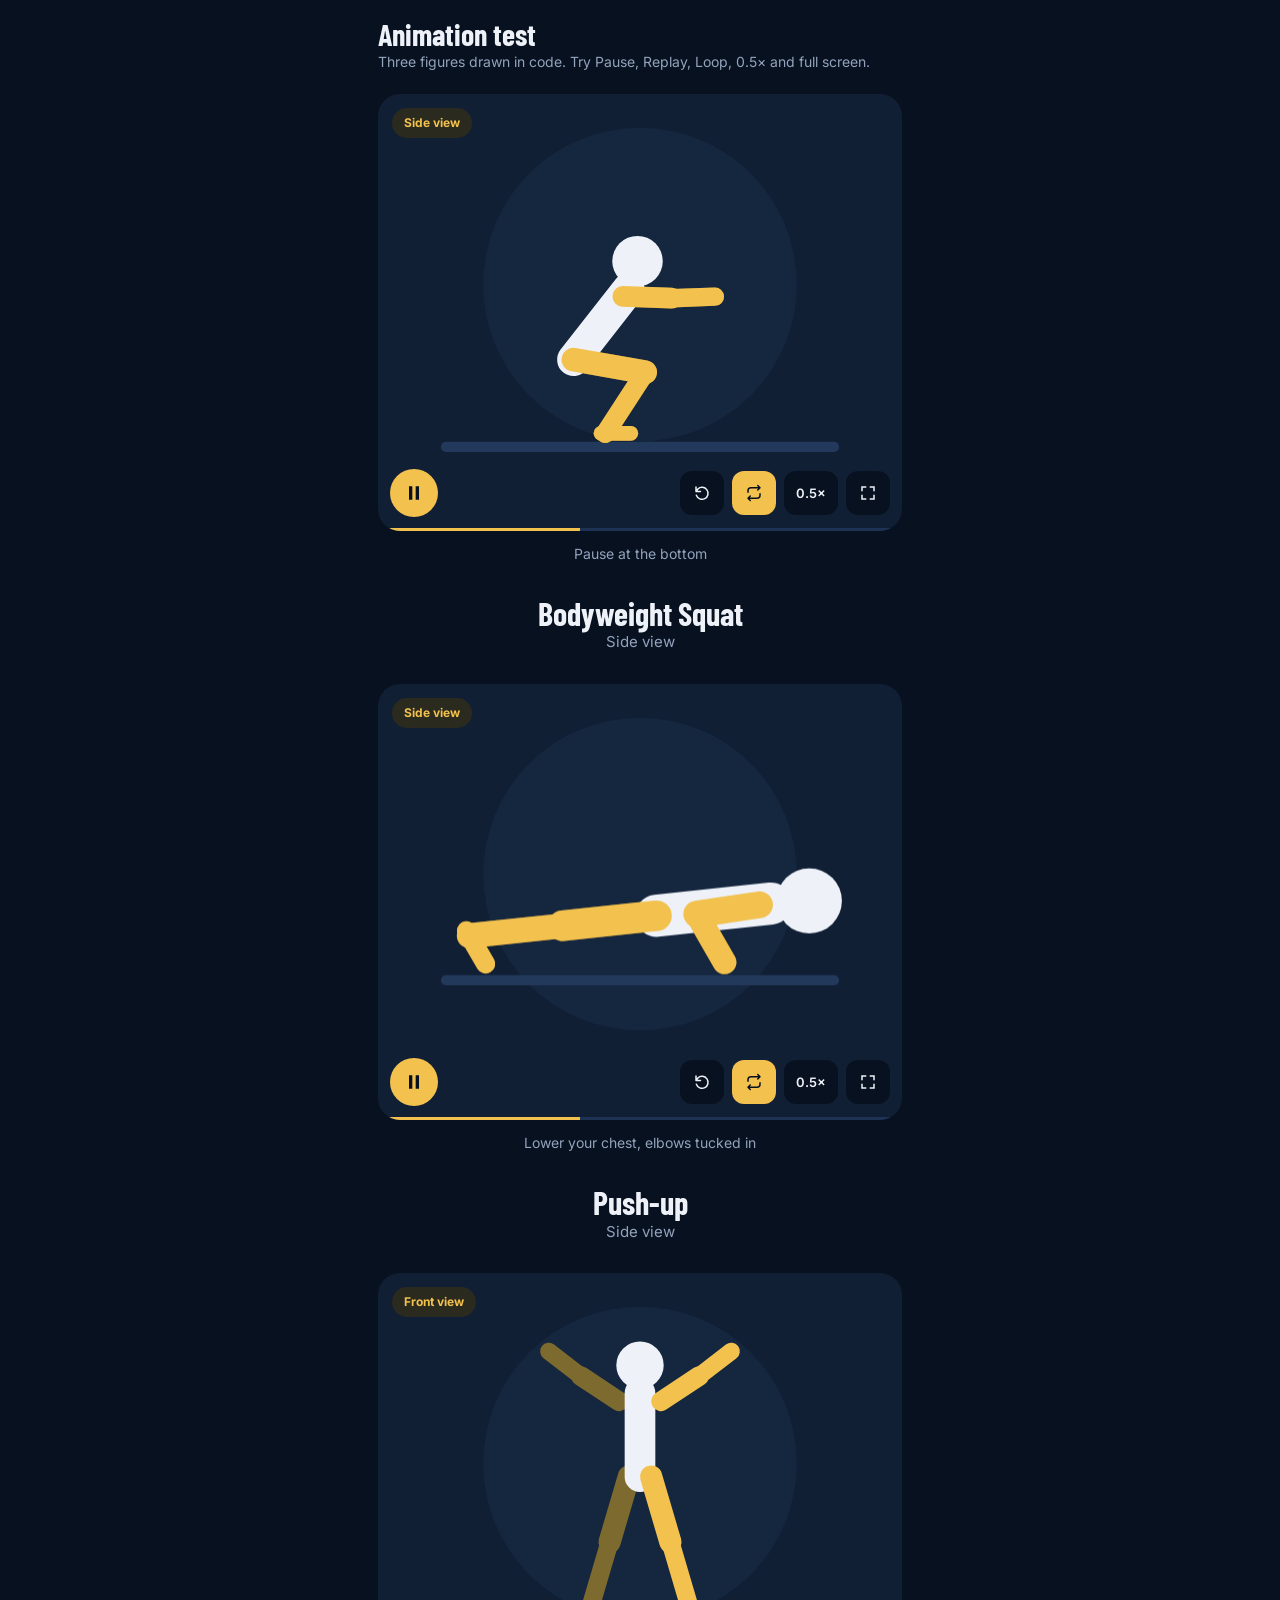
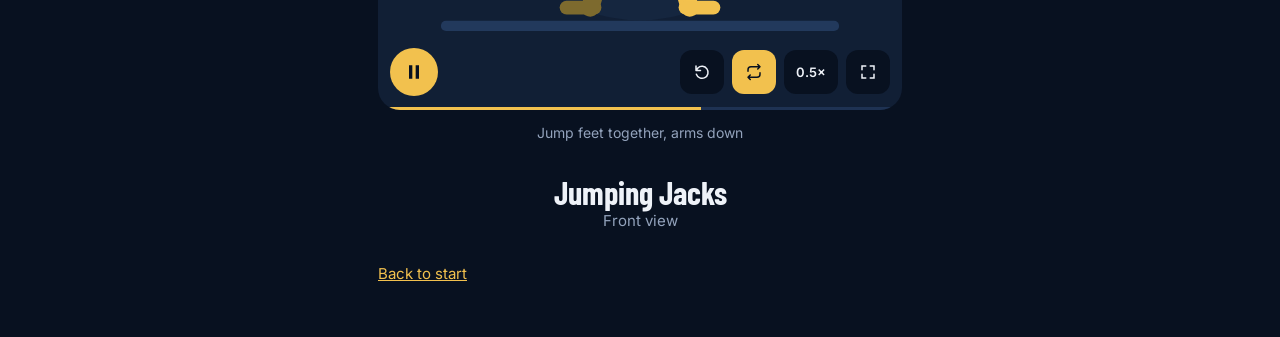
==== test-anim.html @ 63c0c8b8 "Phase 1 step 1: PWA shell, figure animation engine, Night Ops v2 style - Offline app shell (manifest" ====
<!doctype html>
<html lang="en">
<head>
  <meta charset="utf-8">
  <meta name="viewport" content="width=device-width, initial-scale=1, viewport-fit=cover">
  <meta name="theme-color" content="#081120">
  <title>Animation test — MILITARY FIT</title>
  <link rel="icon" href="./icons/icon-192.png">
  <link rel="stylesheet" href="./css/app.css">
</head>
<body>
  <h1>Animation test</h1>
  <p class="muted">Three figures drawn in code. Try Pause, Replay, Loop, 0.5× and full screen.</p>

  <section class="ex" aria-label="Bodyweight squat">
    <div id="squat"></div>
    <h2 class="ex-name">Bodyweight Squat</h2>
    <p class="ex-meta">Side view</p>
  </section>
  <section class="ex" aria-label="Push-up">
    <div id="pushup"></div>
    <h2 class="ex-name">Push-up</h2>
    <p class="ex-meta">Side view</p>
  </section>
  <section class="ex" aria-label="Jumping jacks">
    <div id="jj"></div>
    <h2 class="ex-name">Jumping Jacks</h2>
    <p class="ex-meta">Front view</p>
  </section>
  <p><a href="./index.html">Back to start</a></p>

  <script type="module">
    import { mountAnimation } from './js/anim.js';
    import { squat, pushup, jumpingJack } from './js/data/animations.js';
    window.players = {
      squat: mountAnimation(document.getElementById('squat'), squat),
      pushup: mountAnimation(document.getElementById('pushup'), pushup),
      jj: mountAnimation(document.getElementById('jj'), jumpingJack),
    };
  </script>
</body>
</html>
---- css/app.css ----
/* MILITARY FIT — "Night Ops v2" (see MILITARY-FIT-DESIGN.md). Mobile first, offline fonts. */
@font-face { font-family: 'Barlow Condensed'; font-weight: 600; font-style: normal; font-display: swap;
  src: url('../fonts/barlow-condensed-600.woff2') format('woff2'); }
@font-face { font-family: 'Barlow Condensed'; font-weight: 700; font-style: normal; font-display: swap;
  src: url('../fonts/barlow-condensed-700.woff2') format('woff2'); }
@font-face { font-family: 'Inter'; font-weight: 400 700; font-style: normal; font-display: swap;
  src: url('../fonts/inter-latin-var.woff2') format('woff2'); }

:root {
  --bg: #081120;
  --card: #111F35;
  --card-2: #172A47;
  --nav: #0C182B;
  --line: #1E3253;
  --line-2: #3A5174;
  --gold: #F2C14E;
  --gold-tint: #2B2A1E;
  --gold-text: #E8E1C4;
  --text: #EEF2F8;
  --muted: #93A3BC;
  --ok: #4ADE80; --ok-bg: #10291C; --ok-text: #7BE3A1;
  --danger-bg: #2A1218; --danger-line: #8A2E35; --danger-text: #FF9AA0;
  --water: #4C9BE8;
  --font-head: 'Barlow Condensed', 'Arial Narrow', sans-serif;
  --font-body: 'Inter', system-ui, -apple-system, 'Segoe UI', Roboto, Arial, sans-serif;
}

* { box-sizing: border-box; -webkit-tap-highlight-color: transparent; }
html, body { margin: 0; background: var(--bg); color: var(--text); }
body {
  font-family: var(--font-body); font-size: 15px; line-height: 1.5;
  min-height: 100vh; padding: 18px 18px 40px; max-width: 560px; margin: 0 auto;
}
h1, h2, h3 { font-family: var(--font-head); font-weight: 700; margin: 0; line-height: 1.1; }
h1 { font-size: 30px; }
h2 { font-size: 22px; }
p { margin: 0 0 12px; }
.muted { color: var(--muted); font-size: 14px; }
a { color: var(--gold); }

.card { background: var(--card); border-radius: 22px; padding: 18px; margin: 14px 0; }
.badge {
  display: inline-block; background: var(--gold-tint); color: var(--gold);
  border-radius: 999px; padding: 3px 12px; font-size: 12px; font-weight: 700; margin-bottom: 8px;
}
.badge.muted-badge { background: var(--card-2); color: var(--muted); }
.btn {
  display: inline-flex; align-items: center; justify-content: center;
  min-height: 54px; padding: 0 28px; border-radius: 999px; border: 0;
  background: var(--gold); color: var(--bg); text-decoration: none;
  font-family: var(--font-head); font-size: 22px; font-weight: 700;
}
.btn.outline { background: transparent; color: var(--text); border: 1.5px solid var(--line-2); }

/* ---------- Animation card ---------- */
.anim { margin: 0; }
.anim-stage {
  position: relative; aspect-ratio: 6 / 5; background: var(--card);
  border-radius: 22px; overflow: hidden;
}
.anim-stage canvas { position: absolute; inset: 0; width: 100%; height: 100%; display: block; }
.anim-chip {
  position: absolute; top: 14px; left: 14px; padding: 6px 12px; border-radius: 999px;
  background: var(--gold-tint); color: var(--gold); font-size: 12px; font-weight: 700;
}
.anim-bar { position: absolute; left: 0; right: 0; bottom: 0; height: 3px; background: var(--line); }
.anim-bar-fill { height: 100%; width: 0; background: var(--gold); }
.anim-controls {
  position: absolute; left: 12px; right: 12px; bottom: 14px;
  display: flex; justify-content: space-between; align-items: center; gap: 8px;
}
.anim-controls button {
  border: 0; cursor: pointer; font-family: var(--font-body); color: var(--text);
  display: flex; align-items: center; justify-content: center;
}
.anim-play { width: 48px; height: 48px; border-radius: 50%; background: var(--gold); color: var(--bg) !important; flex: none; }
.anim-tools { display: flex; gap: 8px; }
.anim-tools button { width: 44px; height: 44px; border-radius: 12px; background: var(--bg); }
.anim-tools .anim-slow { width: auto; min-width: 52px; padding: 0 12px; font-size: 13px; font-weight: 600; }
.anim-tools button[aria-pressed="true"] { background: var(--gold); color: var(--bg); }
.anim-tools button[hidden] { display: none; }
.anim-controls button:active { transform: scale(.96); }
.anim-controls button:focus-visible { outline: 2px solid var(--gold); outline-offset: 2px; }
.anim-cue { margin: 12px 4px 0; text-align: center; color: var(--muted); font-size: 14px; min-height: 2.8em; }

.anim:fullscreen, .anim:-webkit-full-screen { display: flex; flex-direction: column; background: var(--bg); padding: 12px; }
.anim:fullscreen .anim-stage, .anim:-webkit-full-screen .anim-stage { flex: 1; aspect-ratio: auto; }

/* ---------- Exercise block on the test page ---------- */
.ex { margin: 22px 0 30px; }
.ex-name { text-align: center; margin-top: 14px; font-size: 32px; }
.ex-meta { text-align: center; color: var(--muted); font-size: 15px; }
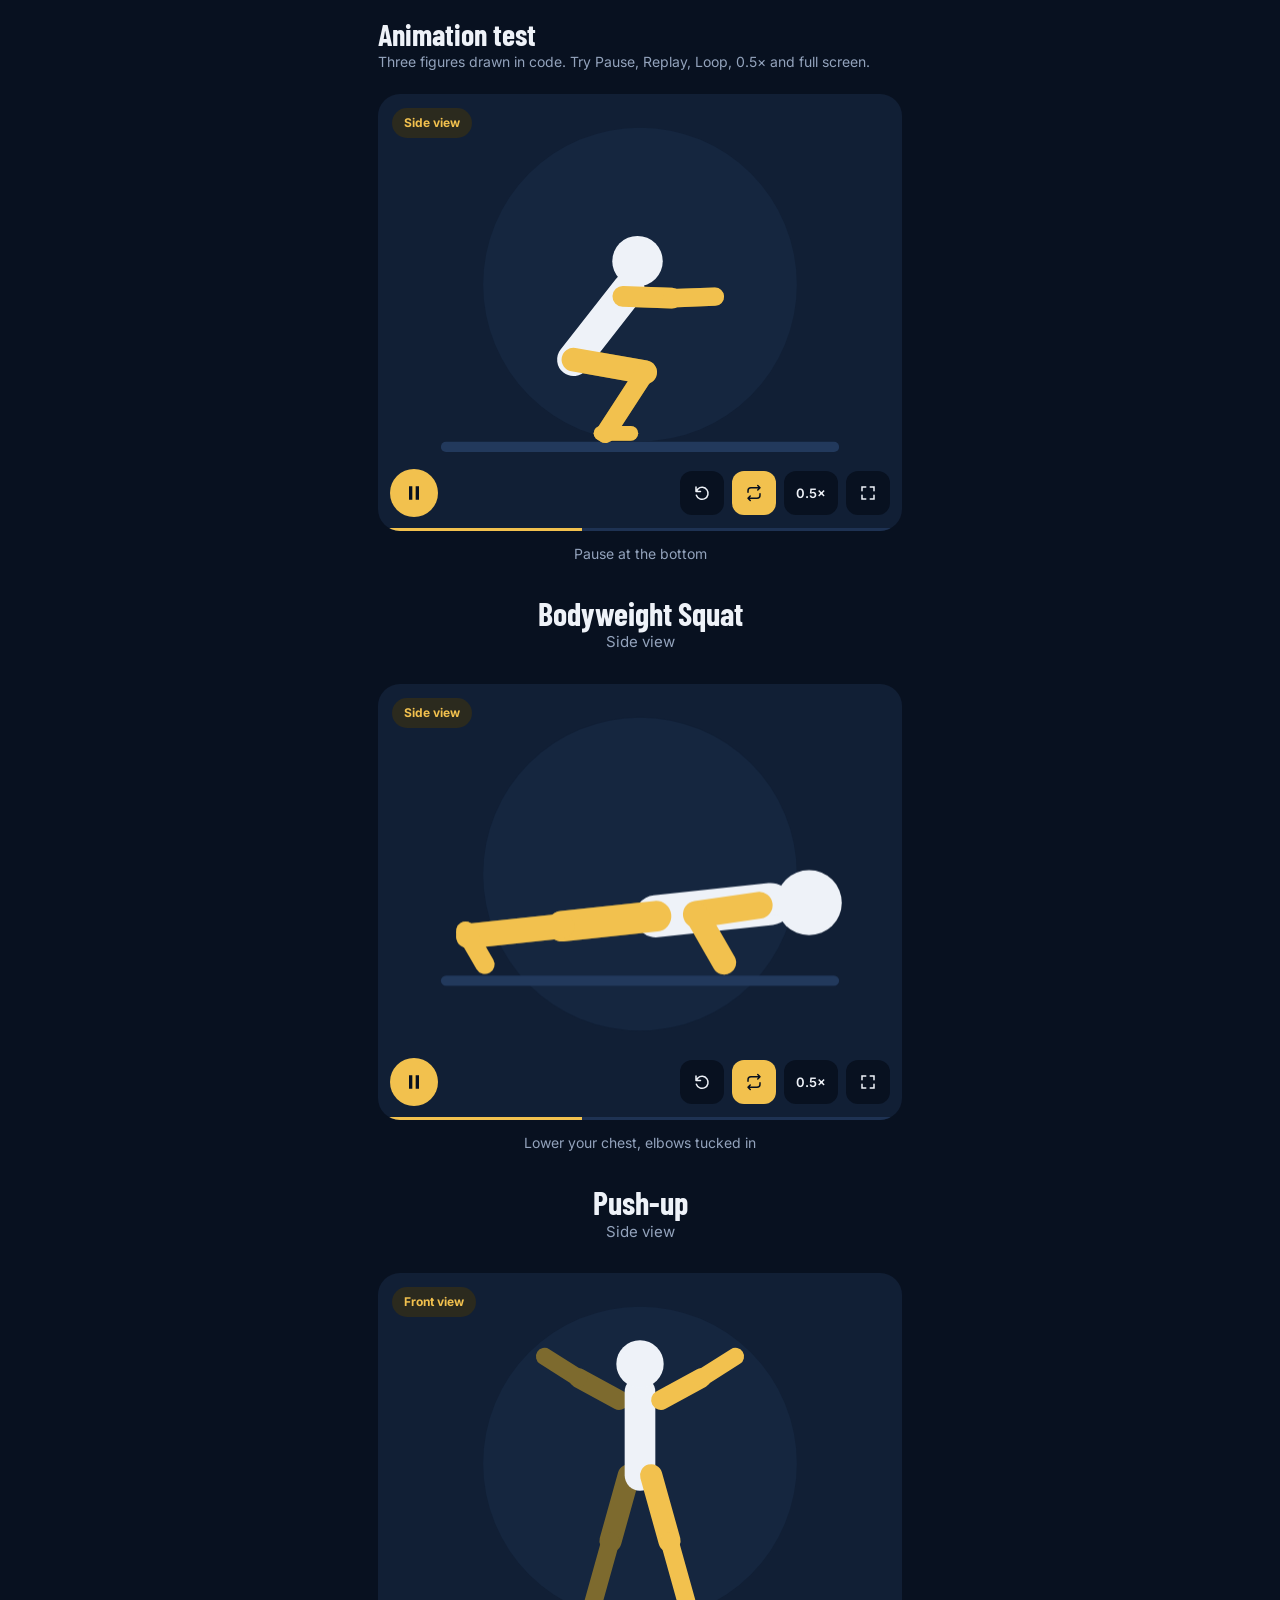
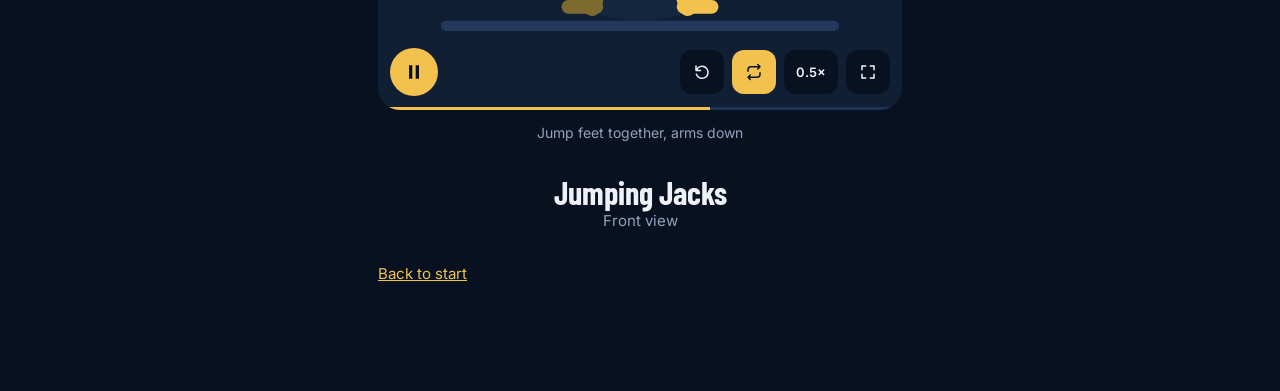
==== commit 1dac2104: "Phase 1 step 2: app shell, 24-exercise library with animations - Hash router and bottom navigation (" ====
--- a/test-anim.html
+++ b/test-anim.html
@@ -12,20 +12,20 @@
   <h1>Animation test</h1>
   <p class="muted">Three figures drawn in code. Try Pause, Replay, Loop, 0.5× and full screen.</p>
 
-  <section class="ex" aria-label="Bodyweight squat">
+  <section class="demo" aria-label="Bodyweight squat">
     <div id="squat"></div>
-    <h2 class="ex-name">Bodyweight Squat</h2>
-    <p class="ex-meta">Side view</p>
+    <h2 class="demo-name">Bodyweight Squat</h2>
+    <p class="demo-meta">Side view</p>
   </section>
-  <section class="ex" aria-label="Push-up">
+  <section class="demo" aria-label="Push-up">
     <div id="pushup"></div>
-    <h2 class="ex-name">Push-up</h2>
-    <p class="ex-meta">Side view</p>
+    <h2 class="demo-name">Push-up</h2>
+    <p class="demo-meta">Side view</p>
   </section>
-  <section class="ex" aria-label="Jumping jacks">
+  <section class="demo" aria-label="Jumping jacks">
     <div id="jj"></div>
-    <h2 class="ex-name">Jumping Jacks</h2>
-    <p class="ex-meta">Front view</p>
+    <h2 class="demo-name">Jumping Jacks</h2>
+    <p class="demo-meta">Front view</p>
   </section>
   <p><a href="./index.html">Back to start</a></p>
 
--- a/css/app.css
+++ b/css/app.css
@@ -86,7 +86,112 @@
 .anim:fullscreen, .anim:-webkit-full-screen { display: flex; flex-direction: column; background: var(--bg); padding: 12px; }
 .anim:fullscreen .anim-stage, .anim:-webkit-full-screen .anim-stage { flex: 1; aspect-ratio: auto; }
 
-/* ---------- Exercise block on the test page ---------- */
-.ex { margin: 22px 0 30px; }
-.ex-name { text-align: center; margin-top: 14px; font-size: 32px; }
-.ex-meta { text-align: center; color: var(--muted); font-size: 15px; }
+/* ---------- Demo block on the test page ---------- */
+.demo { margin: 22px 0 30px; }
+.demo-name { text-align: center; margin-top: 14px; font-size: 32px; }
+.demo-meta { text-align: center; color: var(--muted); font-size: 15px; }
+
+/* ---------- App shell ---------- */
+body { padding-bottom: calc(70px + env(safe-area-inset-bottom) + 24px); }
+.visually-hidden { position: absolute; width: 1px; height: 1px; overflow: hidden; clip: rect(0 0 0 0); white-space: nowrap; }
+.page-head { margin: 6px 0 14px; }
+.page-head p { margin: 4px 0 0; }
+.card p:last-child { margin-bottom: 0; }
+.tile {
+  display: inline-flex; align-items: center; justify-content: center; flex: none;
+  border-radius: 10px; background: var(--gold-tint); color: var(--gold);
+}
+a:focus-visible, button:focus-visible, input:focus-visible { outline: 2px solid var(--gold); outline-offset: 2px; }
+
+.bottom-nav {
+  position: fixed; left: 0; right: 0; bottom: 0; margin: 0 auto; max-width: 560px; z-index: 10;
+  height: calc(70px + env(safe-area-inset-bottom)); padding-bottom: env(safe-area-inset-bottom);
+  background: var(--nav); border-top: 1px solid #1A2B45;
+  display: grid; grid-template-columns: repeat(5, minmax(0, 1fr));
+}
+.bottom-nav a {
+  display: flex; flex-direction: column; align-items: center; justify-content: center; gap: 3px;
+  text-decoration: none; color: var(--muted); font-size: 11px;
+}
+.bottom-nav a[aria-current="page"] { color: var(--gold); font-weight: 700; }
+
+.coming { display: flex; gap: 14px; align-items: flex-start; }
+.coming h2 { margin: 2px 0 6px; }
+.rows { list-style: none; margin: 0; padding: 0; display: flex; flex-direction: column; gap: 10px; }
+.row { display: flex; align-items: center; gap: 12px; background: var(--card); border-radius: 16px; padding: 12px 14px; min-height: 60px; }
+.row-name { flex: 1; font-weight: 600; }
+.row .badge { margin: 0; white-space: nowrap; font-size: 11px; }
+.foot-note { margin-top: 14px; }
+
+/* ---------- Library ---------- */
+.search {
+  display: flex; align-items: center; gap: 10px; height: 52px; padding: 0 14px;
+  background: var(--card); border-radius: 16px; color: var(--muted);
+}
+.search input {
+  flex: 1; min-width: 0; height: 100%; background: transparent; border: 0; outline: none;
+  color: var(--text); font: inherit; font-size: 16px;
+}
+.search input::placeholder { color: var(--muted); }
+.search:focus-within { outline: 2px solid var(--gold); }
+.tabs {
+  display: flex; gap: 8px; overflow-x: auto; scrollbar-width: none;
+  margin: 0 -18px; padding: 12px 18px 4px;
+}
+.tabs::-webkit-scrollbar { display: none; }
+.tab {
+  flex: none; min-height: 44px; padding: 0 16px; border: 0; border-radius: 999px; cursor: pointer;
+  background: var(--card); color: var(--text); font: inherit; font-size: 14px; font-weight: 600;
+}
+.tab[aria-pressed="true"] { background: var(--gold); color: var(--bg); }
+.result-count { min-height: 1.4em; margin: 8px 2px 4px; }
+.ex-grid { display: grid; grid-template-columns: repeat(2, minmax(0, 1fr)); gap: 12px; margin-top: 8px; }
+.ex-card { display: block; overflow: hidden; background: var(--card); border-radius: 20px; color: var(--text); text-decoration: none; }
+.ex-card[hidden] { display: none; }
+.ex-thumb { aspect-ratio: 4 / 3; background: var(--bg); }
+.ex-thumb canvas { display: block; width: 100%; height: 100%; }
+.ex-info { display: flex; flex-direction: column; padding: 10px 12px 13px; }
+.ex-name { font-family: var(--font-head); font-weight: 700; font-size: 20px; line-height: 1.15; }
+.ex-sub { margin-top: 2px; font-size: 12px; color: var(--muted); }
+.empty { text-align: center; color: var(--muted); }
+
+/* ---------- Exercise detail ---------- */
+.topbar { display: flex; align-items: center; gap: 10px; margin-bottom: 14px; }
+.icon-btn {
+  display: flex; align-items: center; justify-content: center; flex: none;
+  width: 44px; height: 44px; border-radius: 14px; background: var(--card); color: var(--text); text-decoration: none;
+}
+.icon-btn-spacer { width: 44px; flex: none; }
+.topbar-title { flex: 1; text-align: center; font-size: 24px; }
+.ex-head { text-align: center; margin: 16px 0 6px; }
+.ex-title { font-size: 32px; }
+.ex-dose { margin: 2px 0 8px; color: var(--muted); font-size: 15px; }
+.chip {
+  display: inline-block; margin: 0 4px 6px 0; padding: 4px 12px; border-radius: 999px;
+  background: var(--card-2); color: var(--text); font-size: 13px;
+}
+.ex-tags .chip { margin: 0 3px; }
+.info { margin: 12px 0; }
+.info-title { display: flex; align-items: center; gap: 10px; margin-bottom: 10px; font-size: 20px; }
+.steps { margin: 0; padding: 0; list-style: none; counter-reset: s; display: flex; flex-direction: column; gap: 10px; }
+.steps li { counter-increment: s; display: flex; align-items: flex-start; gap: 12px; }
+.steps li::before {
+  content: counter(s); flex: none; width: 26px; height: 26px; margin-top: 1px; border-radius: 50%;
+  background: var(--gold); color: var(--bg); font-family: var(--font-head); font-weight: 700; font-size: 16px;
+  display: flex; align-items: center; justify-content: center;
+}
+.plain { margin: 0; padding: 0; list-style: none; display: flex; flex-direction: column; gap: 8px; }
+.plain li { position: relative; padding-left: 18px; }
+.plain li::before { content: ''; position: absolute; left: 0; top: .6em; width: 7px; height: 7px; border-radius: 50%; background: var(--gold); }
+.big-dose { margin: 0 0 6px; font-family: var(--font-head); font-size: 26px; font-weight: 700; }
+.chips { margin: 0; }
+.alts { display: flex; flex-direction: column; gap: 10px; margin: 12px 0; }
+.alt {
+  display: flex; align-items: center; gap: 12px; padding: 12px 14px; min-height: 60px;
+  background: var(--card); border-radius: 16px; color: var(--text); text-decoration: none;
+}
+.alt > svg:first-child { color: var(--gold); }
+.alt > svg:last-child { color: var(--muted); }
+.alt span { flex: 1; display: flex; flex-direction: column; line-height: 1.25; }
+.alt small { color: var(--muted); font-size: 12px; }
+.alt b { font-size: 16px; }
